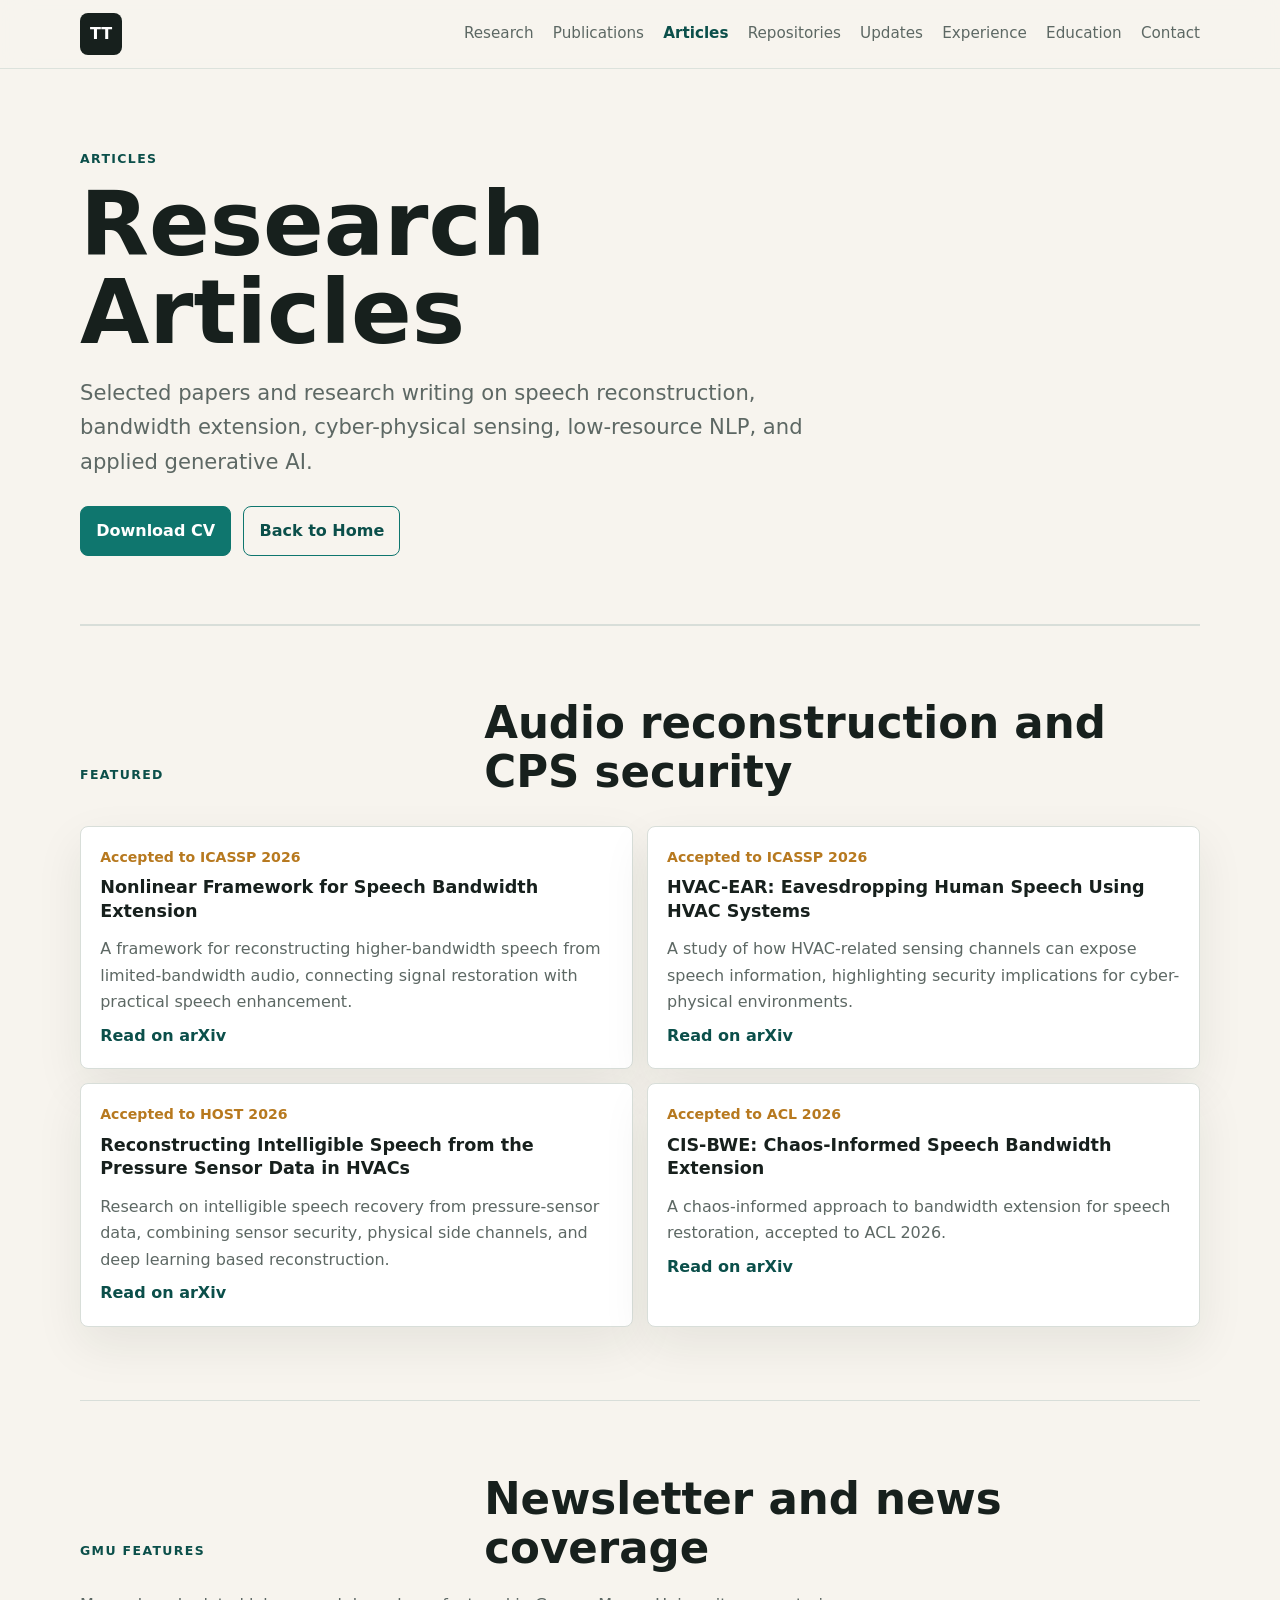
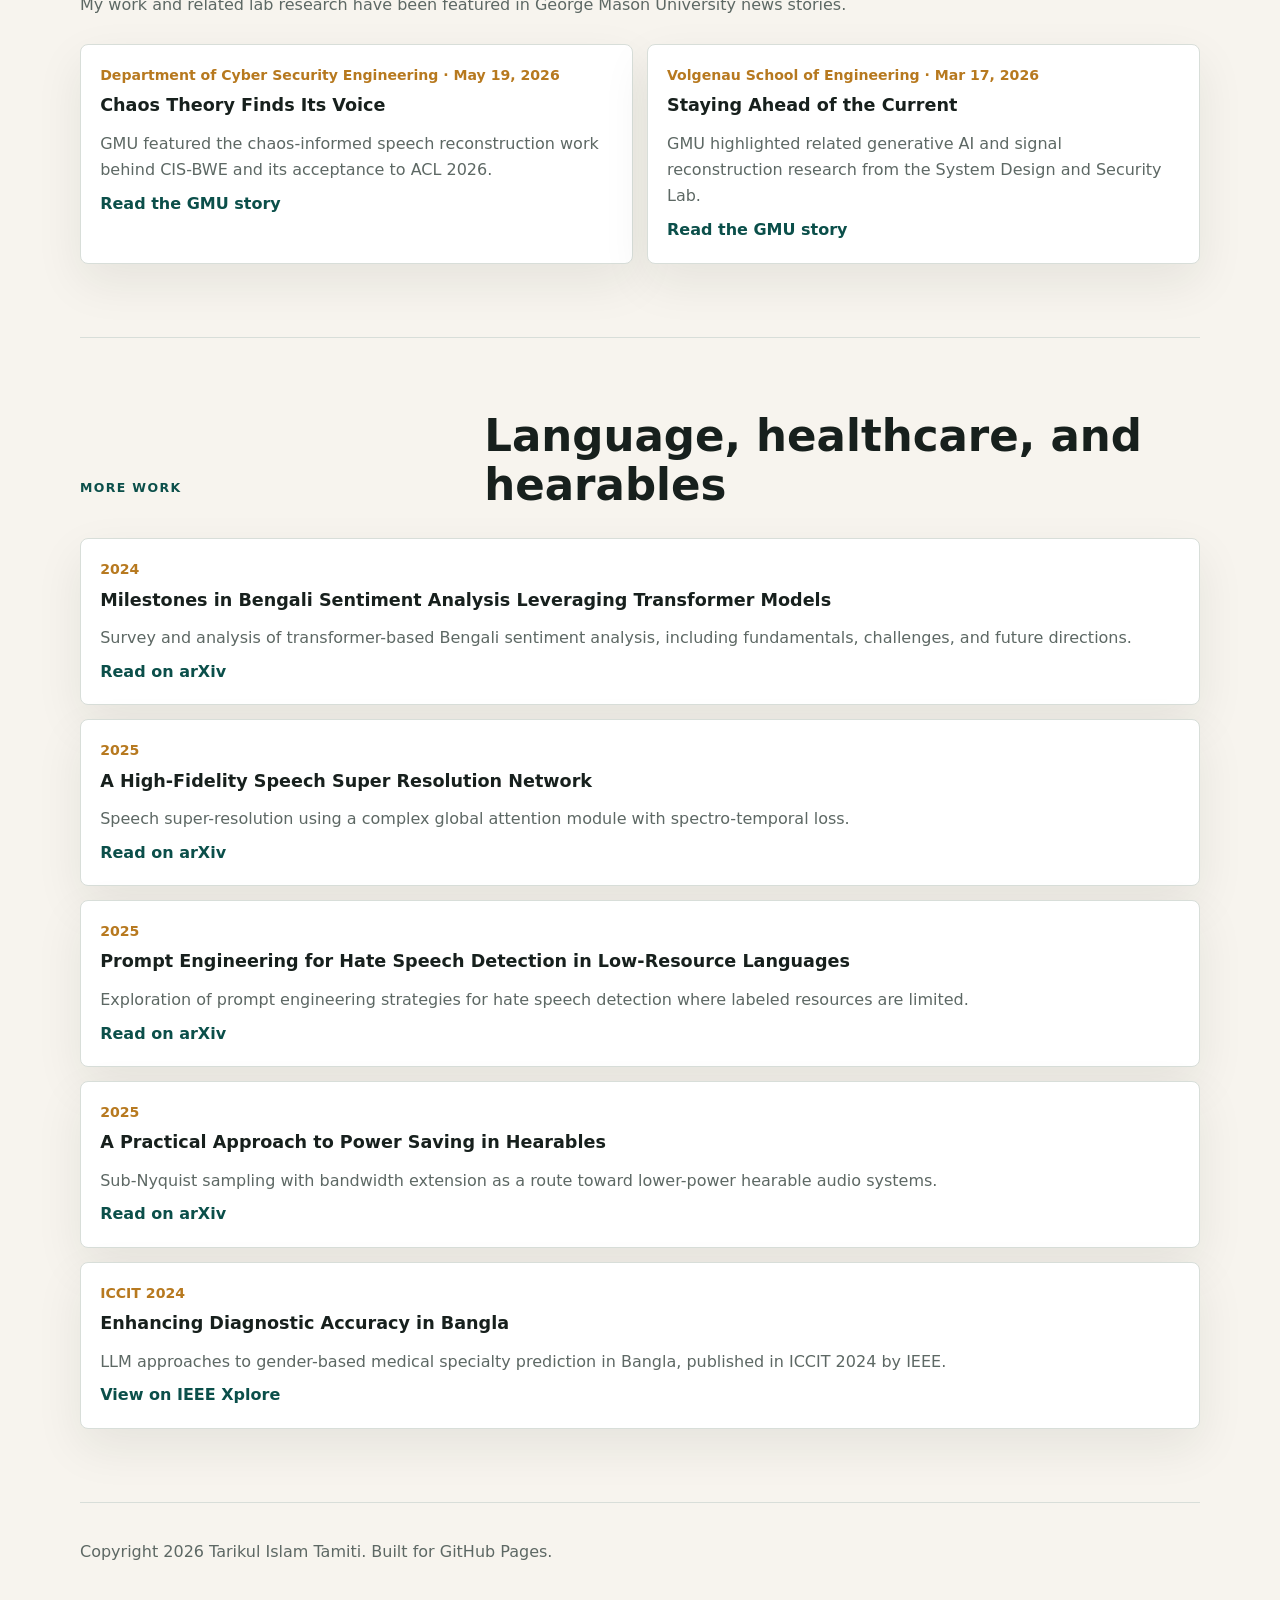
==== articles.html @ c908a69c "Build academic GitHub Pages site" ====
<!DOCTYPE html>
<html lang="en">
<head>
  <meta charset="utf-8" />
  <meta name="viewport" content="width=device-width, initial-scale=1" />
  <meta name="description" content="Articles and research papers by Tarikul Islam Tamiti on generative AI, speech reconstruction, low-resource NLP, and cyber-physical system security." />
  <meta name="author" content="Tarikul Islam Tamiti" />
  <meta property="og:title" content="Articles - Tarikul Islam Tamiti" />
  <meta property="og:description" content="Research articles and selected papers by Tarikul Islam Tamiti." />
  <meta property="og:type" content="website" />
  <title>Articles - Tarikul Islam Tamiti</title>
  <link rel="icon" href="assets/favicon.svg" type="image/svg+xml" />
  <link rel="stylesheet" href="style.css" />
</head>
<body>
  <a class="skip-link" href="#main">Skip to content</a>

  <header class="site-header">
    <nav class="nav" aria-label="Primary navigation">
      <a class="brand" href="index.html#top" aria-label="Tarikul Islam Tamiti home">TT</a>
      <div class="nav-links">
        <a href="index.html#research">Research</a>
        <a href="index.html#publications">Publications</a>
        <a href="articles.html" aria-current="page">Articles</a>
        <a href="repositories.html">Repositories</a>
        <a href="updates.html">Updates</a>
        <a href="index.html#experience">Experience</a>
        <a href="index.html#education">Education</a>
        <a href="index.html#contact">Contact</a>
      </div>
    </nav>
  </header>

  <main id="main">
    <section class="page-hero">
      <p class="eyebrow">Articles</p>
      <h1>Research Articles</h1>
      <p class="hero-text">
        Selected papers and research writing on speech reconstruction, bandwidth extension,
        cyber-physical sensing, low-resource NLP, and applied generative AI.
      </p>
      <div class="hero-actions">
        <a class="button" href="assets/Tarikul_Islam_Tamiti_CV.pdf">Download CV</a>
        <a class="button secondary" href="index.html">Back to Home</a>
      </div>
    </section>

    <section class="section">
      <div class="section-heading">
        <p class="eyebrow">Featured</p>
        <h2>Audio reconstruction and CPS security</h2>
      </div>
      <div class="article-list">
        <article class="article-card">
          <span>Accepted to ICASSP 2026</span>
          <h3>Nonlinear Framework for Speech Bandwidth Extension</h3>
          <p>A framework for reconstructing higher-bandwidth speech from limited-bandwidth audio, connecting signal restoration with practical speech enhancement.</p>
          <a href="https://arxiv.org/abs/2510.01109">Read on arXiv</a>
        </article>
        <article class="article-card">
          <span>Accepted to ICASSP 2026</span>
          <h3>HVAC-EAR: Eavesdropping Human Speech Using HVAC Systems</h3>
          <p>A study of how HVAC-related sensing channels can expose speech information, highlighting security implications for cyber-physical environments.</p>
          <a href="https://arxiv.org/abs/2510.01082">Read on arXiv</a>
        </article>
        <article class="article-card">
          <span>Accepted to HOST 2026</span>
          <h3>Reconstructing Intelligible Speech from the Pressure Sensor Data in HVACs</h3>
          <p>Research on intelligible speech recovery from pressure-sensor data, combining sensor security, physical side channels, and deep learning based reconstruction.</p>
          <a href="https://arxiv.org/abs/2506.22311">Read on arXiv</a>
        </article>
        <article class="article-card">
          <span>Accepted to ACL 2026</span>
          <h3>CIS-BWE: Chaos-Informed Speech Bandwidth Extension</h3>
          <p>A chaos-informed approach to bandwidth extension for speech restoration, accepted to ACL 2026.</p>
          <a href="https://arxiv.org/abs/2507.15970">Read on arXiv</a>
        </article>
      </div>
    </section>

    <section class="section">
      <div class="section-heading">
        <p class="eyebrow">GMU Features</p>
        <h2>Newsletter and news coverage</h2>
      </div>
      <p class="section-intro">
        My work and related lab research have been featured in George Mason University news stories.
      </p>
      <div class="article-list">
        <article class="article-card">
          <span>Department of Cyber Security Engineering · May 19, 2026</span>
          <h3>Chaos Theory Finds Its Voice</h3>
          <p>GMU featured the chaos-informed speech reconstruction work behind CIS-BWE and its acceptance to ACL 2026.</p>
          <a href="https://cybersecurity.gmu.edu/news/2026-05/chaos-theory-finds-its-voice">Read the GMU story</a>
        </article>
        <article class="article-card">
          <span>Volgenau School of Engineering · Mar 17, 2026</span>
          <h3>Staying Ahead of the Current</h3>
          <p>GMU highlighted related generative AI and signal reconstruction research from the System Design and Security Lab.</p>
          <a href="https://volgenau.gmu.edu/news/2026-03/staying-ahead-current">Read the GMU story</a>
        </article>
      </div>
    </section>

    <section class="section">
      <div class="section-heading">
        <p class="eyebrow">More Work</p>
        <h2>Language, healthcare, and hearables</h2>
      </div>
      <div class="article-list compact">
        <article class="article-card">
          <span>2024</span>
          <h3>Milestones in Bengali Sentiment Analysis Leveraging Transformer Models</h3>
          <p>Survey and analysis of transformer-based Bengali sentiment analysis, including fundamentals, challenges, and future directions.</p>
          <a href="https://arxiv.org/abs/2401.07847">Read on arXiv</a>
        </article>
        <article class="article-card">
          <span>2025</span>
          <h3>A High-Fidelity Speech Super Resolution Network</h3>
          <p>Speech super-resolution using a complex global attention module with spectro-temporal loss.</p>
          <a href="https://arxiv.org/abs/2507.00229">Read on arXiv</a>
        </article>
        <article class="article-card">
          <span>2025</span>
          <h3>Prompt Engineering for Hate Speech Detection in Low-Resource Languages</h3>
          <p>Exploration of prompt engineering strategies for hate speech detection where labeled resources are limited.</p>
          <a href="https://arxiv.org/abs/2506.23930">Read on arXiv</a>
        </article>
        <article class="article-card">
          <span>2025</span>
          <h3>A Practical Approach to Power Saving in Hearables</h3>
          <p>Sub-Nyquist sampling with bandwidth extension as a route toward lower-power hearable audio systems.</p>
          <a href="https://arxiv.org/abs/2506.22321">Read on arXiv</a>
        </article>
        <article class="article-card">
          <span>ICCIT 2024</span>
          <h3>Enhancing Diagnostic Accuracy in Bangla</h3>
          <p>LLM approaches to gender-based medical specialty prediction in Bangla, published in ICCIT 2024 by IEEE.</p>
          <a href="https://ieeexplore.ieee.org/abstract/document/11022612">View on IEEE Xplore</a>
        </article>
      </div>
    </section>
  </main>

  <footer class="site-footer">
    <p>Copyright <span id="year"></span> Tarikul Islam Tamiti. Built for GitHub Pages.</p>
  </footer>

  <script>
    document.getElementById("year").textContent = new Date().getFullYear();
  </script>
</body>
</html>
---- style.css ----
:root {
  --bg: #f7f4ee;
  --surface: #ffffff;
  --surface-alt: #eef3f2;
  --text: #17201d;
  --muted: #5d6864;
  --accent: #0f766e;
  --accent-dark: #0b4f4a;
  --rule: #d8ded9;
  --gold: #b7791f;
  --shadow: 0 18px 48px rgba(23, 32, 29, 0.08);
}

* {
  box-sizing: border-box;
}

html {
  scroll-behavior: smooth;
}

body {
  margin: 0;
  color: var(--text);
  background: var(--bg);
  font-family: Inter, ui-sans-serif, system-ui, -apple-system, BlinkMacSystemFont, "Segoe UI", sans-serif;
  line-height: 1.65;
}

a {
  color: inherit;
  text-decoration: none;
}

a:hover {
  color: var(--accent);
}

.skip-link {
  position: absolute;
  left: -999px;
  top: 12px;
  z-index: 100;
  padding: 0.65rem 0.9rem;
  border-radius: 8px;
  background: var(--accent);
  color: #ffffff;
  font-weight: 700;
}

.skip-link:focus {
  left: 12px;
}

.site-header {
  position: sticky;
  top: 0;
  z-index: 10;
  border-bottom: 1px solid rgba(216, 222, 217, 0.85);
  background: rgba(247, 244, 238, 0.9);
  backdrop-filter: blur(14px);
}

.nav,
main,
.site-footer {
  width: min(1120px, calc(100% - 32px));
  margin: 0 auto;
}

.nav {
  min-height: 68px;
  display: flex;
  align-items: center;
  justify-content: space-between;
  gap: 1rem;
}

.brand {
  width: 42px;
  height: 42px;
  display: inline-grid;
  place-items: center;
  border-radius: 8px;
  background: var(--text);
  color: #ffffff;
  font-weight: 800;
}

.nav-links {
  display: flex;
  align-items: center;
  gap: 1.2rem;
  color: var(--muted);
  font-size: 0.95rem;
}

.nav-links a[aria-current="page"] {
  color: var(--accent-dark);
  font-weight: 800;
}

.hero {
  min-height: calc(100vh - 68px);
  display: grid;
  grid-template-columns: minmax(0, 1.12fr) minmax(280px, 0.58fr);
  align-items: center;
  gap: 4rem;
  padding: 4.5rem 0 4rem;
}

.page-hero {
  padding: 5rem 0 4.2rem;
  border-bottom: 1px solid var(--rule);
}

.page-hero h1 {
  max-width: 760px;
}

.eyebrow {
  margin: 0 0 0.7rem;
  color: var(--accent-dark);
  text-transform: uppercase;
  letter-spacing: 0.11em;
  font-size: 0.78rem;
  font-weight: 800;
}

h1,
h2,
h3,
p {
  margin-top: 0;
}

h1 {
  margin-bottom: 1.2rem;
  font-size: clamp(3rem, 7vw, 5.9rem);
  line-height: 0.98;
  letter-spacing: 0;
}

h2 {
  margin-bottom: 0;
  font-size: clamp(1.85rem, 3.4vw, 2.8rem);
  line-height: 1.12;
  letter-spacing: 0;
}

h3 {
  margin-bottom: 0.35rem;
  font-size: 1.1rem;
  line-height: 1.35;
  letter-spacing: 0;
}

.hero-text {
  max-width: 760px;
  color: var(--muted);
  font-size: clamp(1.1rem, 1.8vw, 1.32rem);
}

.hero-actions,
.contact-bar {
  display: flex;
  flex-wrap: wrap;
  gap: 0.75rem;
  margin-top: 1.6rem;
}

.button,
.contact-bar a {
  min-height: 44px;
  display: inline-flex;
  align-items: center;
  justify-content: center;
  border: 1px solid var(--accent);
  border-radius: 8px;
  padding: 0.7rem 0.95rem;
  background: var(--accent);
  color: #ffffff;
  font-weight: 800;
}

.button.secondary,
.contact-bar a {
  background: transparent;
  color: var(--accent-dark);
}

.button:hover,
.contact-bar a:hover {
  transform: translateY(-1px);
  transition: transform 160ms ease;
}

.profile-panel {
  display: grid;
  gap: 1.1rem;
  padding: 1rem;
  border: 1px solid var(--rule);
  border-radius: 8px;
  background: var(--surface);
  box-shadow: var(--shadow);
}

.profile-panel img {
  width: 100%;
  aspect-ratio: 1 / 1;
  object-fit: cover;
  border-radius: 8px;
  background: var(--surface-alt);
}

.profile-panel h2 {
  font-size: 1.25rem;
}

.profile-panel p,
.prose p,
.interest-grid p,
.timeline-item p,
.education-grid p,
.skill-groups p,
.muted {
  color: var(--muted);
}

.section {
  padding: 4.6rem 0;
  border-top: 1px solid var(--rule);
}

.section-heading {
  display: grid;
  grid-template-columns: 0.52fr 1fr;
  gap: 2rem;
  align-items: end;
  margin-bottom: 1.8rem;
}

.prose {
  max-width: 820px;
  font-size: 1.06rem;
}

.section-intro {
  max-width: 820px;
  margin: -0.6rem 0 1.6rem;
  color: var(--muted);
}

.section-intro a {
  color: var(--accent-dark);
  font-weight: 800;
}

.interest-grid,
.education-grid {
  display: grid;
  grid-template-columns: repeat(3, minmax(0, 1fr));
  gap: 1rem;
}

.education-grid {
  grid-template-columns: repeat(2, minmax(0, 1fr));
}

.interest-grid article,
.education-grid article,
.publication,
.article-card,
.timeline-item,
.skill-groups,
.award-list {
  border: 1px solid var(--rule);
  border-radius: 8px;
  background: var(--surface);
  box-shadow: var(--shadow);
}

.interest-grid article,
.education-grid article,
.publication,
.article-card,
.timeline-item,
.skill-groups {
  padding: 1.2rem;
}

.publication-list,
.article-list,
.feed-list,
.timeline {
  display: grid;
  gap: 0.85rem;
}

.article-list {
  grid-template-columns: repeat(2, minmax(0, 1fr));
}

.article-list.compact {
  grid-template-columns: 1fr;
}

.article-card {
  display: grid;
  align-content: start;
  gap: 0.45rem;
}

.repo-toolbar {
  margin: -0.6rem 0 1.3rem;
  color: var(--muted);
}

.repo-toolbar p {
  margin-bottom: 0;
}

.repo-grid {
  display: grid;
  grid-template-columns: repeat(2, minmax(0, 1fr));
  gap: 1rem;
}

.repo-card,
.update-card,
.status-card {
  display: grid;
  align-content: start;
  gap: 0.8rem;
  padding: 1.2rem;
  border: 1px solid var(--rule);
  border-radius: 8px;
  background: var(--surface);
  box-shadow: var(--shadow);
}

.repo-meta,
.repo-links {
  display: flex;
  flex-wrap: wrap;
  gap: 0.55rem;
}

.repo-meta span {
  display: inline-flex;
  align-items: center;
  min-height: 30px;
  padding: 0.3rem 0.55rem;
  border: 1px solid var(--rule);
  border-radius: 8px;
  background: var(--surface-alt);
  color: var(--muted);
  font-size: 0.88rem;
  font-weight: 700;
}

.publication {
  display: grid;
  grid-template-columns: 160px minmax(0, 1fr) auto;
  gap: 1rem;
  align-items: start;
}

.publication span,
.article-card span,
.update-card span,
.timeline-date {
  color: var(--gold);
  font-size: 0.88rem;
  font-weight: 800;
}

.publication p,
.article-card p,
.repo-card p,
.update-card p,
.status-card p {
  margin-bottom: 0;
  color: var(--muted);
}

.publication a,
.article-card a,
.repo-card a,
.update-card a,
.status-card a {
  color: var(--accent-dark);
  font-weight: 800;
}

.publication a {
  white-space: nowrap;
}

.timeline-item {
  display: grid;
  grid-template-columns: 150px 1fr;
  gap: 1rem;
}

.skill-groups {
  display: grid;
  gap: 0.35rem;
}

.skill-groups p {
  margin-bottom: 0;
}

.award-list {
  margin: 0;
  padding: 1.2rem 1.2rem 1.2rem 2.35rem;
  color: var(--muted);
}

.award-list li + li {
  margin-top: 0.55rem;
}

.contact-bar {
  margin-top: 0;
}

.site-footer {
  padding: 2.2rem 0 3.5rem;
  border-top: 1px solid var(--rule);
  color: var(--muted);
}

@media (max-width: 900px) {
  .nav {
    min-height: auto;
    align-items: flex-start;
    flex-direction: column;
    padding: 0.9rem 0;
  }

  .nav-links {
    width: 100%;
    overflow-x: auto;
    padding-bottom: 0.25rem;
  }

  .hero,
  .section-heading,
  .interest-grid,
  .education-grid,
  .article-list,
  .repo-grid,
  .timeline-item,
  .publication {
    grid-template-columns: 1fr;
  }

  .hero {
    min-height: auto;
    gap: 2rem;
    padding-top: 3rem;
  }

  .profile-panel {
    max-width: 420px;
  }

  .publication a {
    white-space: normal;
  }
}

@media (max-width: 560px) {
  .nav-links {
    gap: 0.9rem;
    font-size: 0.88rem;
  }

  .section {
    padding: 3.4rem 0;
  }

  h1 {
    font-size: 3rem;
  }
}

@media (prefers-reduced-motion: reduce) {
  html {
    scroll-behavior: auto;
  }

  .button:hover,
  .contact-bar a:hover {
    transform: none;
  }
}
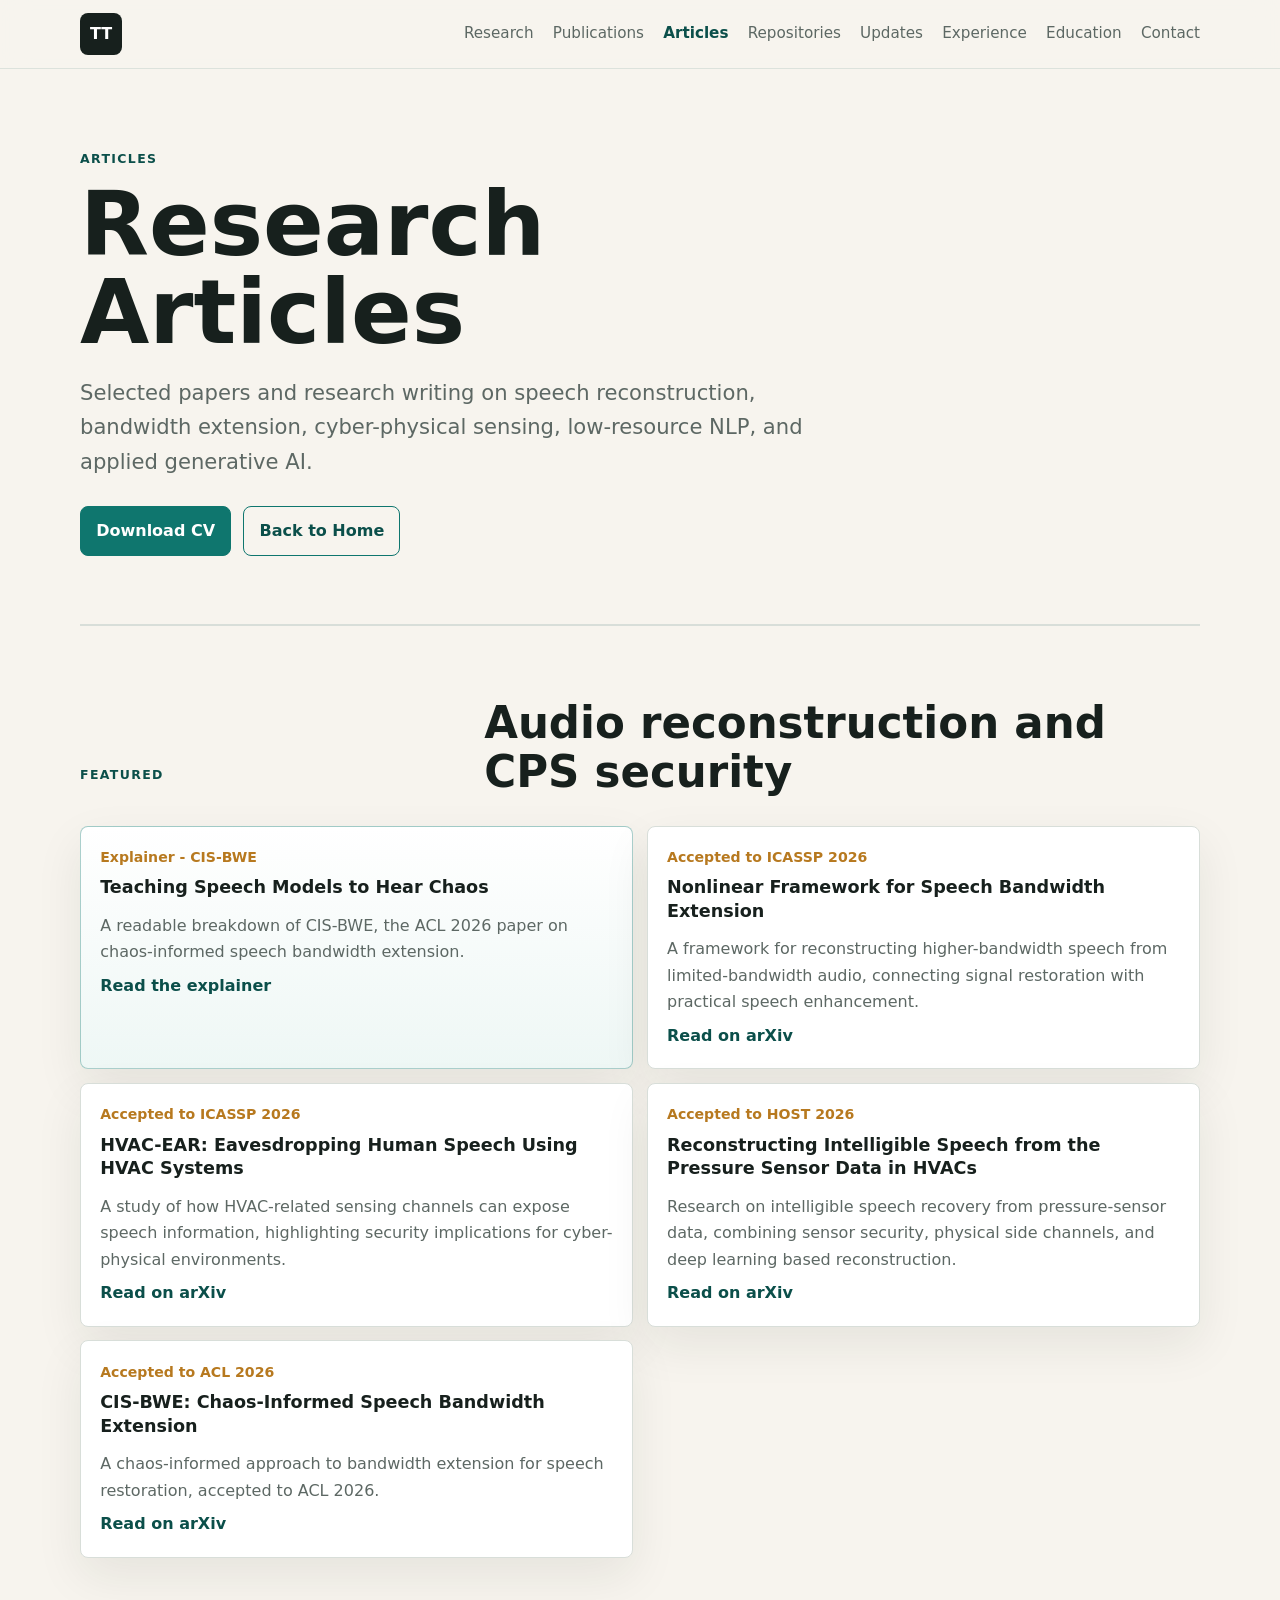
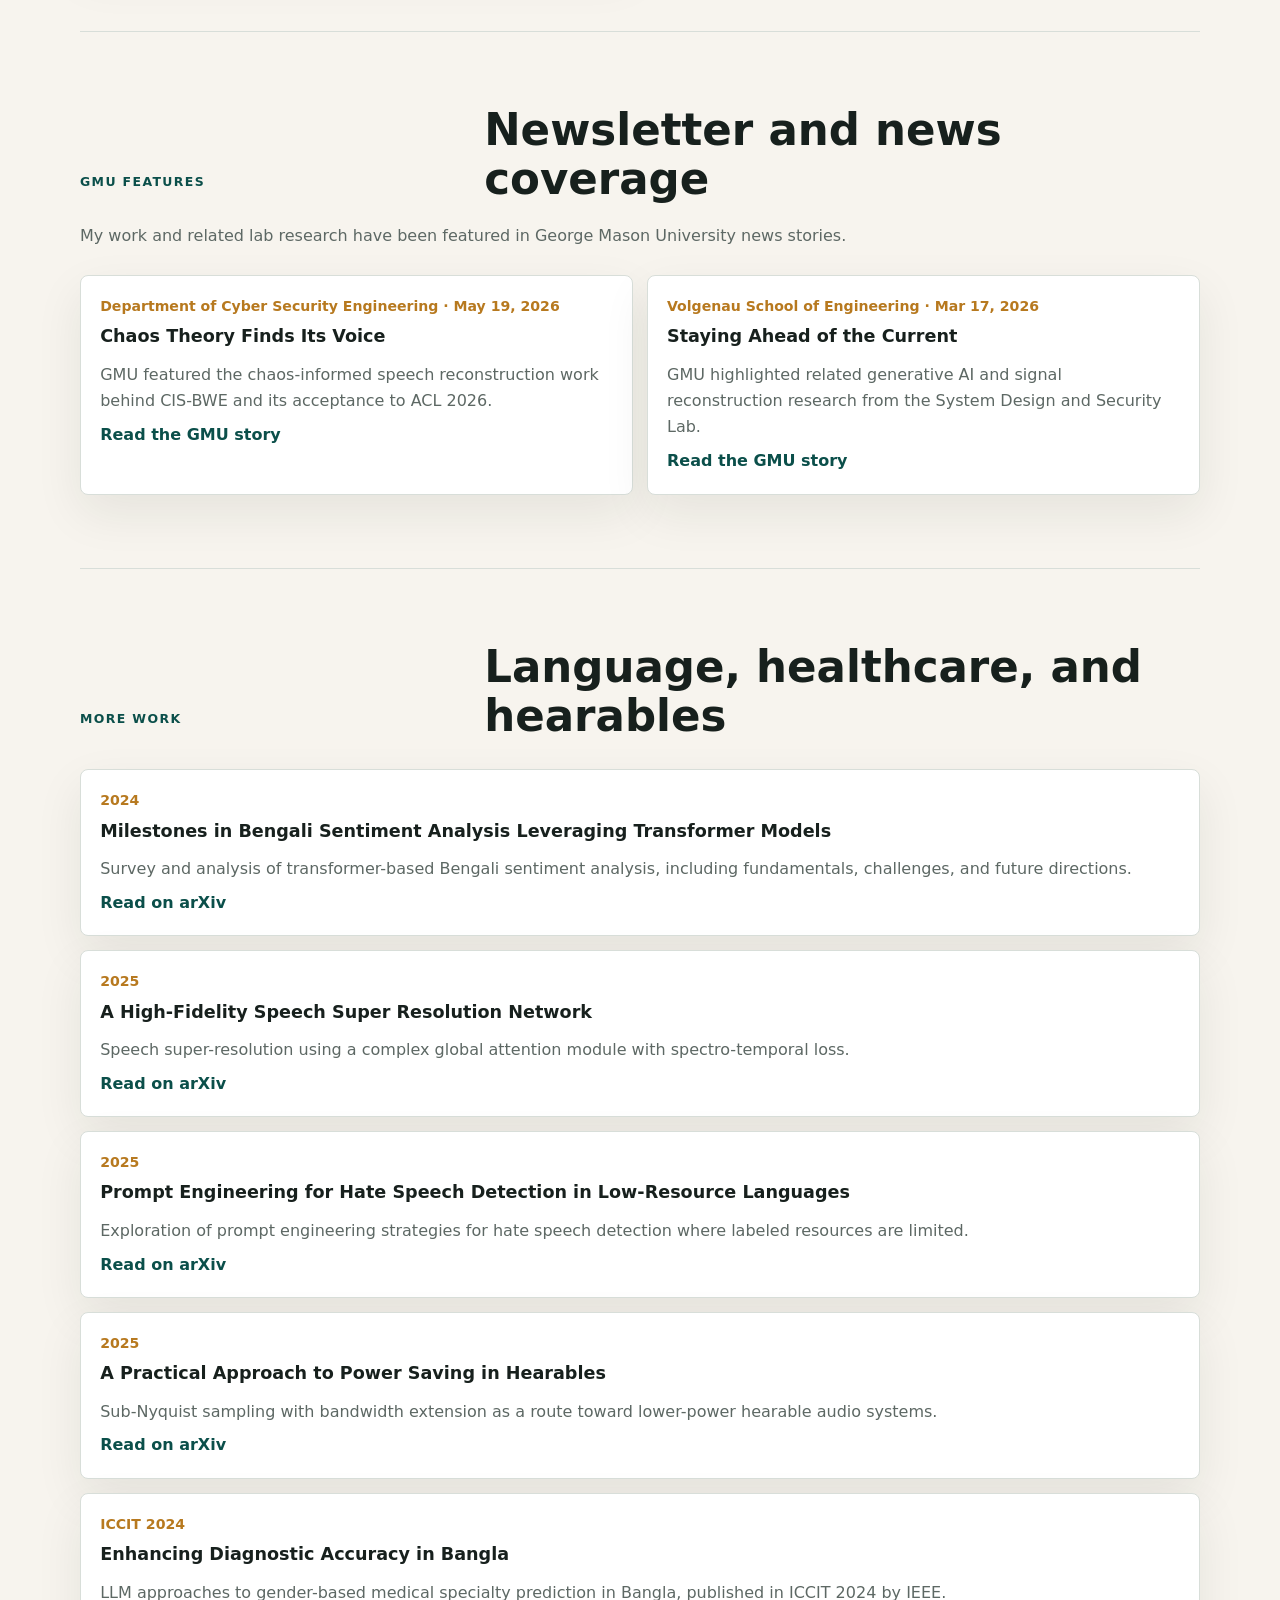
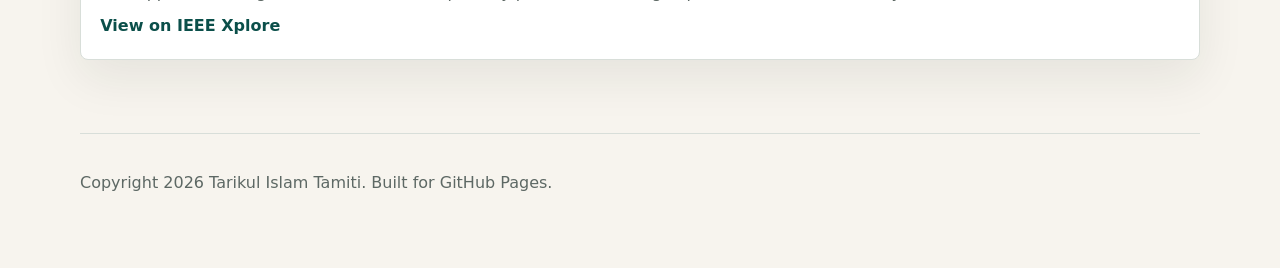
==== commit 3e7b872c: "Add CIS-BWE explainer article" ====
--- a/articles.html
+++ b/articles.html
@@ -51,6 +51,12 @@
         <h2>Audio reconstruction and CPS security</h2>
       </div>
       <div class="article-list">
+        <article class="article-card feature-card">
+          <span>Explainer - CIS-BWE</span>
+          <h3>Teaching Speech Models to Hear Chaos</h3>
+          <p>A readable breakdown of CIS-BWE, the ACL 2026 paper on chaos-informed speech bandwidth extension.</p>
+          <a href="cis-bwe-chaos-informed-speech-bandwidth-extension.html">Read the explainer</a>
+        </article>
         <article class="article-card">
           <span>Accepted to ICASSP 2026</span>
           <h3>Nonlinear Framework for Speech Bandwidth Extension</h3>
--- a/style.css
+++ b/style.css
@@ -118,6 +118,80 @@
   max-width: 760px;
 }
 
+.longform {
+  max-width: 850px;
+  margin: 0 auto;
+  padding: 5rem 0;
+}
+
+.longform-header {
+  padding-bottom: 2rem;
+}
+
+.longform .hero-text {
+  max-width: 760px;
+}
+
+.article-meta {
+  display: flex;
+  flex-wrap: wrap;
+  gap: 0.65rem;
+  margin-top: 1.4rem;
+  color: var(--muted);
+  font-weight: 700;
+}
+
+.article-meta span {
+  padding: 0.35rem 0.6rem;
+  border: 1px solid var(--rule);
+  border-radius: 8px;
+  background: var(--surface);
+}
+
+.article-figure {
+  margin: 0 0 3rem;
+}
+
+.article-figure img {
+  width: 100%;
+  display: block;
+  border: 1px solid var(--rule);
+  border-radius: 8px;
+  background: var(--surface);
+  box-shadow: var(--shadow);
+}
+
+.article-figure figcaption {
+  margin-top: 0.75rem;
+  color: var(--muted);
+  font-size: 0.94rem;
+}
+
+.longform section {
+  padding: 2rem 0;
+  border-top: 1px solid var(--rule);
+}
+
+.longform h2 {
+  margin-bottom: 1rem;
+  font-size: clamp(1.75rem, 3vw, 2.4rem);
+}
+
+.longform p,
+.longform li {
+  color: var(--muted);
+  font-size: 1.06rem;
+}
+
+.longform a {
+  color: var(--accent-dark);
+  font-weight: 800;
+}
+
+.longform li + li {
+  margin-top: 0.5rem;
+}
+
 .eyebrow {
   margin: 0 0 0.7rem;
   color: var(--accent-dark);
@@ -309,6 +383,11 @@
   display: grid;
   align-content: start;
   gap: 0.45rem;
+}
+
+.feature-card {
+  border-color: rgba(15, 118, 110, 0.35);
+  background: linear-gradient(180deg, #ffffff, #eef7f5);
 }
 
 .repo-toolbar {
@@ -485,6 +564,10 @@
   h1 {
     font-size: 3rem;
   }
+
+  .longform {
+    padding: 3.5rem 0;
+  }
 }
 
 @media (prefers-reduced-motion: reduce) {
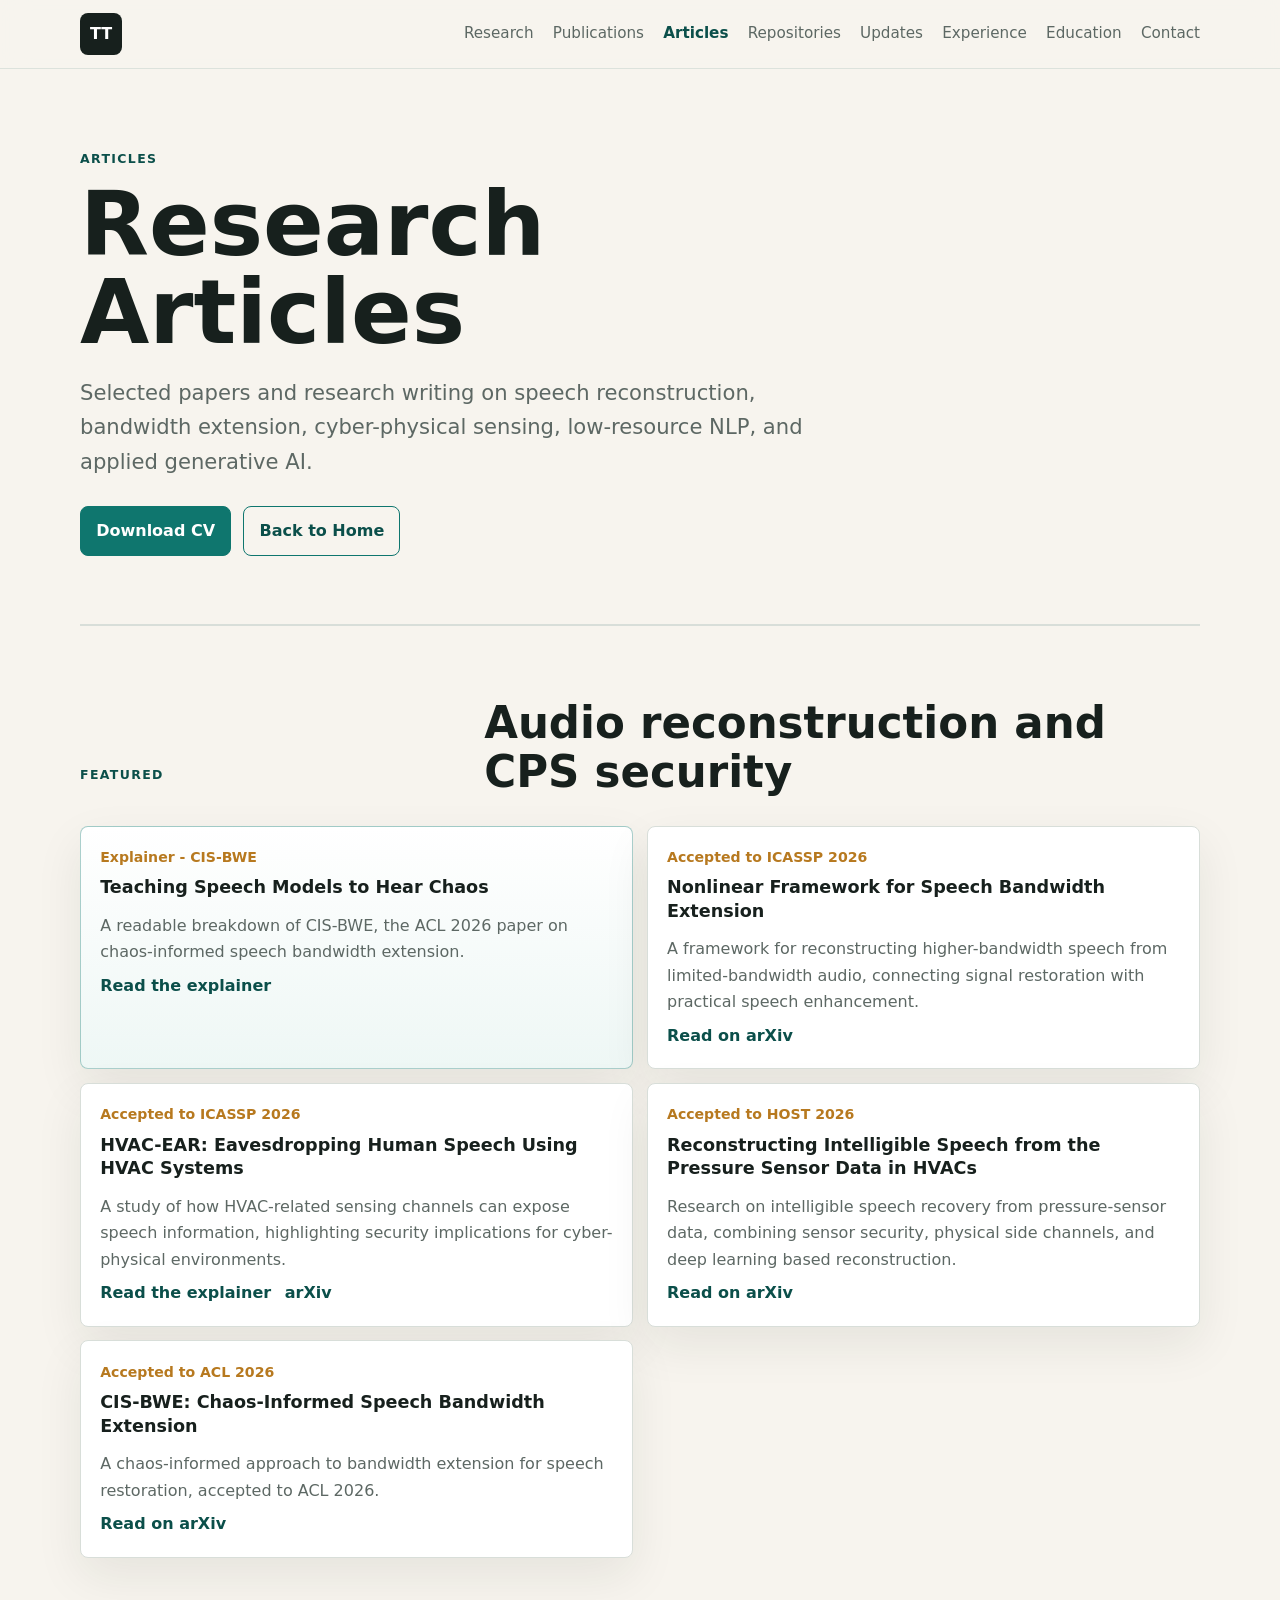
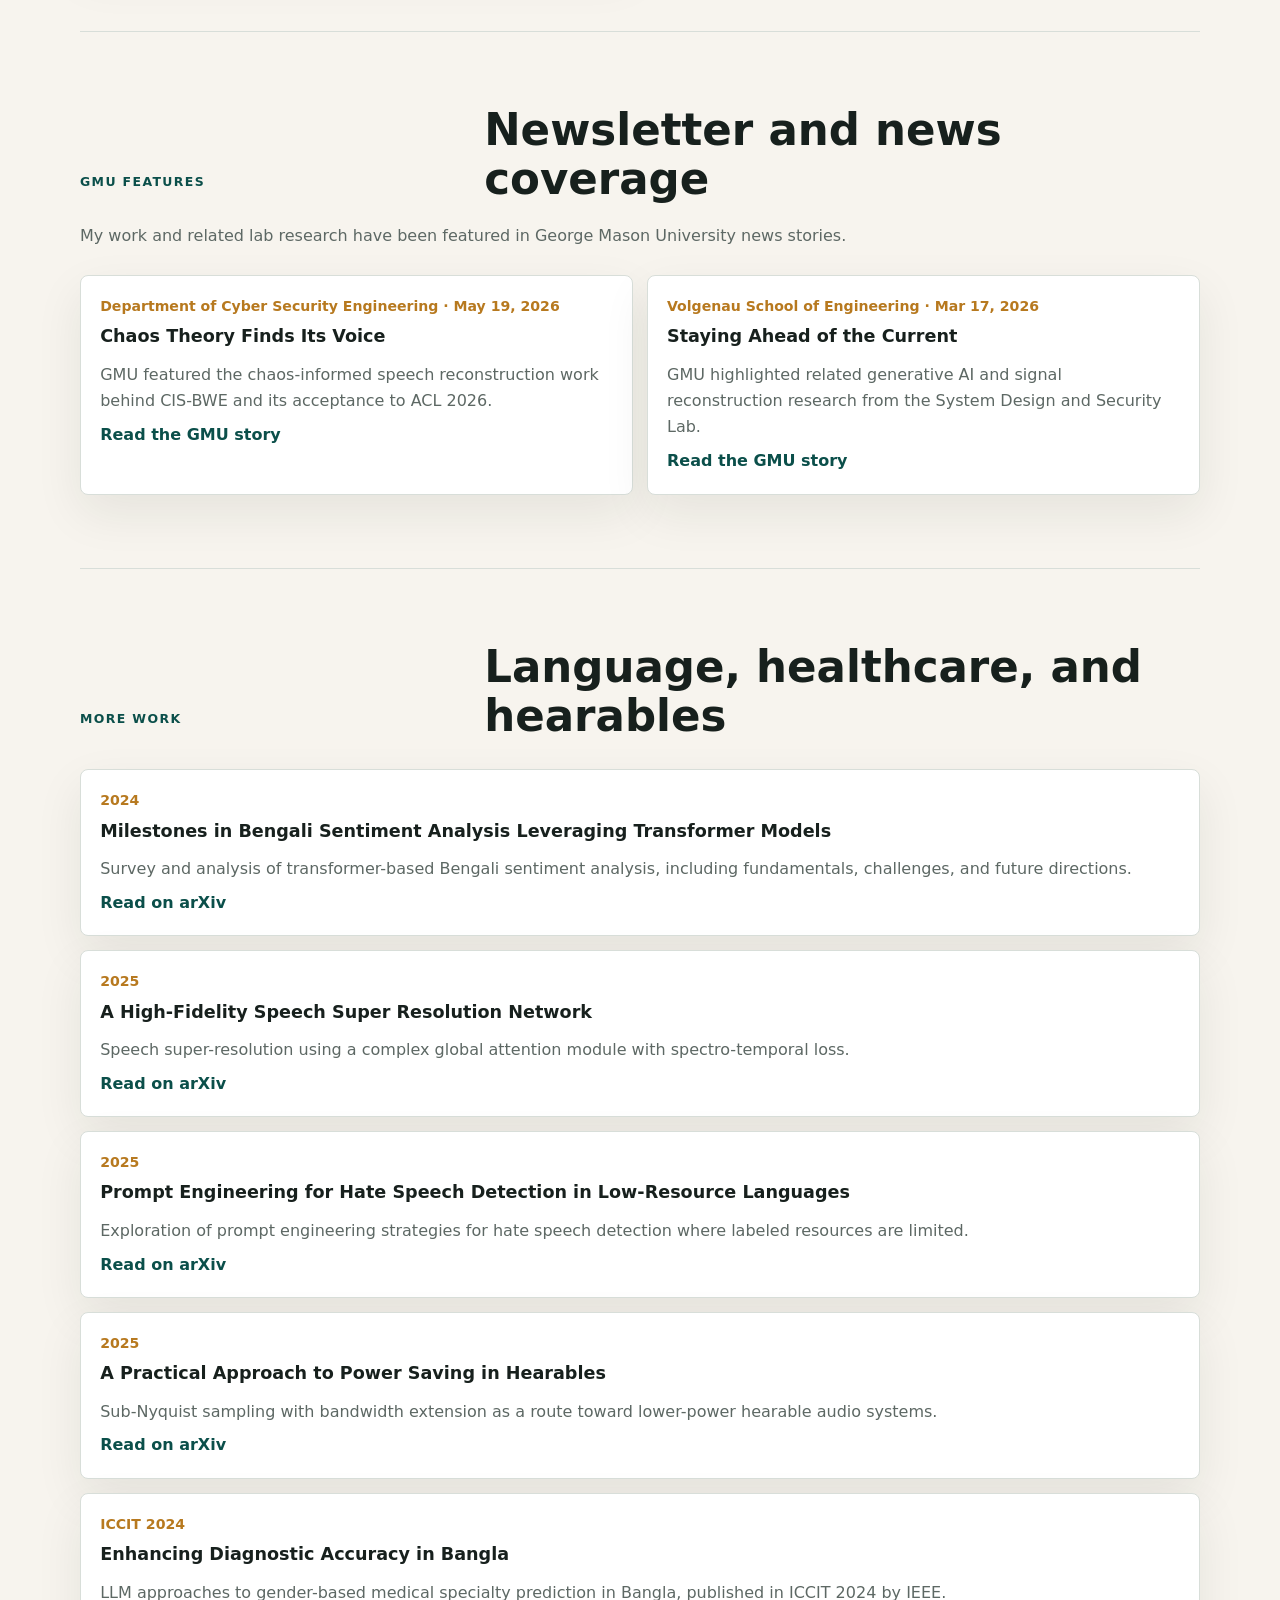
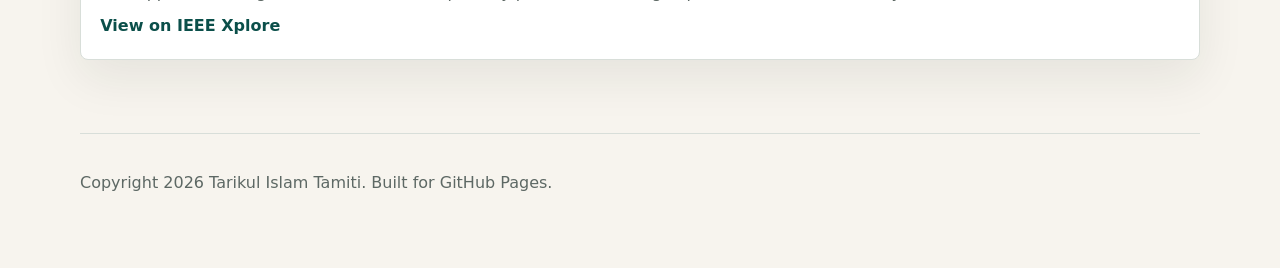
==== commit 328f94a6: "Enhance research explainers with algorithms" ====
--- a/articles.html
+++ b/articles.html
@@ -67,7 +67,10 @@
           <span>Accepted to ICASSP 2026</span>
           <h3>HVAC-EAR: Eavesdropping Human Speech Using HVAC Systems</h3>
           <p>A study of how HVAC-related sensing channels can expose speech information, highlighting security implications for cyber-physical environments.</p>
-          <a href="https://arxiv.org/abs/2510.01082">Read on arXiv</a>
+          <div class="article-links">
+            <a href="hvac-ear-eavesdropping-human-speech-using-hvac-systems.html">Read the explainer</a>
+            <a href="https://arxiv.org/abs/2510.01082">arXiv</a>
+          </div>
         </article>
         <article class="article-card">
           <span>Accepted to HOST 2026</span>
--- a/style.css
+++ b/style.css
@@ -167,6 +167,26 @@
   font-size: 0.94rem;
 }
 
+.algorithm-box {
+  margin: 1.5rem 0;
+  padding: 1.15rem;
+  border: 1px solid rgba(226, 241, 233, 0.18);
+  border-radius: 8px;
+  background: #13211d;
+  color: #f6fbf8;
+  box-shadow: var(--shadow);
+  overflow-x: auto;
+}
+
+.algorithm-box code {
+  display: block;
+  color: #f6fbf8;
+  font-family: Consolas, "Liberation Mono", "Courier New", monospace;
+  font-size: 0.92rem;
+  line-height: 1.65;
+  white-space: pre;
+}
+
 .longform section {
   padding: 2rem 0;
   border-top: 1px solid var(--rule);
@@ -470,6 +490,12 @@
 .status-card a {
   color: var(--accent-dark);
   font-weight: 800;
+}
+
+.article-links {
+  display: flex;
+  flex-wrap: wrap;
+  gap: 0.85rem;
 }
 
 .publication a {
